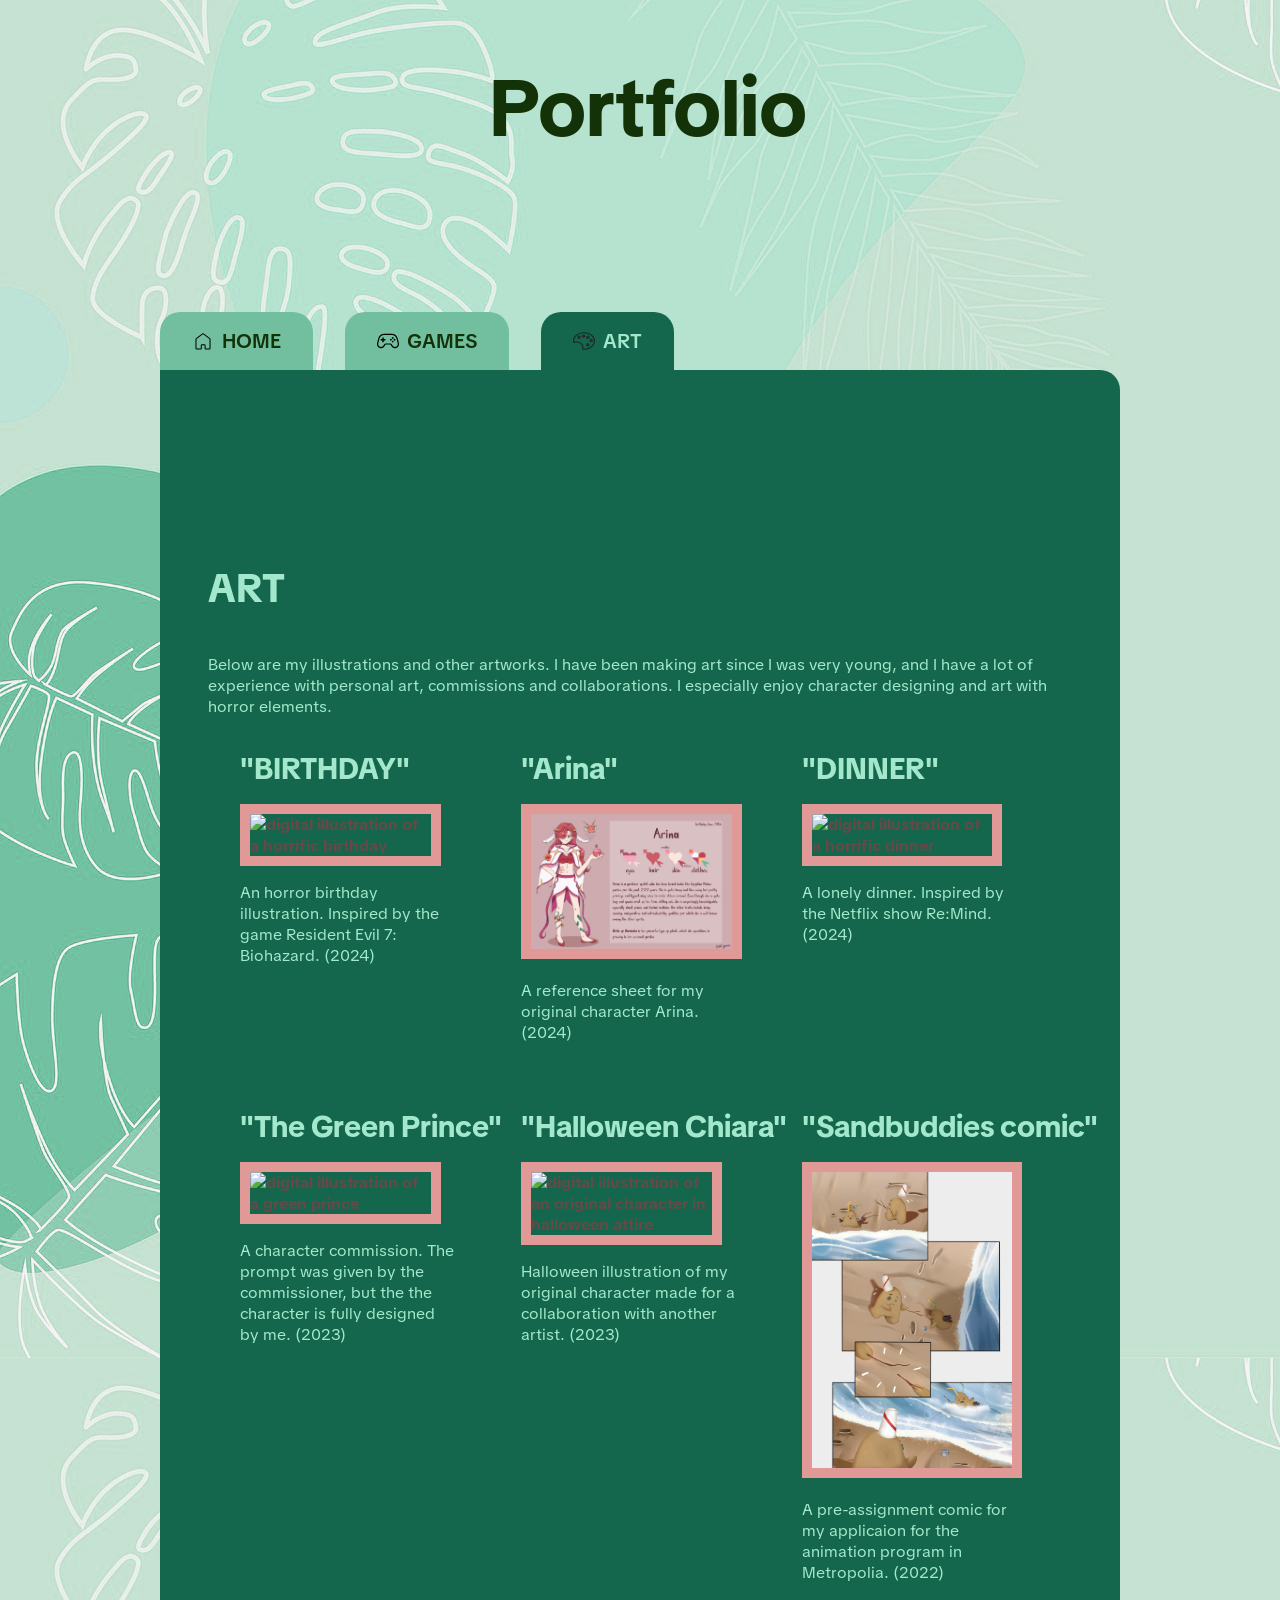
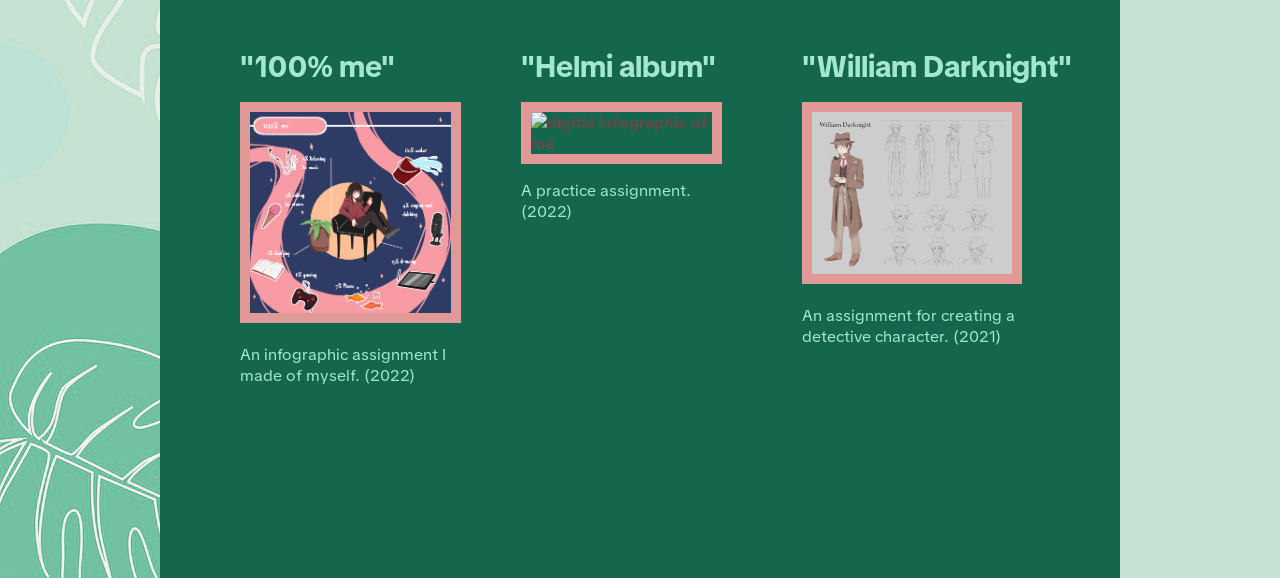
==== art.html @ b71f0961 "improved the portfolio appearence" ====
<!DOCTYPE html>
<html lang="en">
<head>
    <meta charset="UTF-8">
    <title>Portfolio</title>
    <link rel="icon" type="image/png" href="img/logobunny.png">
    <meta name="viewport" content="width=device-width, initial-scale=1">
    <link rel="stylesheet" href="style.css">
    <script defer src="script.js"></script>

    <link rel="preconnect" href="https://fonts.googleapis.com">
    <link rel="preconnect" href="https://fonts.gstatic.com" crossorigin>
    <link href="https://fonts.googleapis.com/css2?family=TikTok+Sans:opsz,wght@12..36,300..900&display=swap" rel="stylesheet">

</head>
<body>
<div class="container">
    <header>
        <h1>Portfolio</h1>
    </header>
    <nav>
        <ul>
            <li><a href="index.html"><img src="img/homeicon.svg">HOME</a></li>
            <li><a href="games.html"><img src="img/gameicon.svg">GAMES</a></li>
            <li><a class="active" href="art.html"><img src="img/articon.svg">ART</a></li>
        </ul>
    </nav>
    <main>
        <section>
            <div id="art">
                <h3>ART</h3>
            </div>
            <p class="titledescription">
                Below are my illustrations and other artworks. I have been making art since I  was very young, and I
                have a lot of experience with personal art, commissions and collaborations. I especially enjoy
                character designing and art with horror elements.
            </p>
            <article>
                <h4>"BIRTHDAY"</h4>
                <figure>
                    <img class="img2" src="img/birthday.png" alt="digital illustration of a horrific birthday">
                </figure>
                <p>An horror birthday illustration. Inspired by the game Resident Evil 7: Biohazard. (2024)</p>
            </article>
            <article>
                <h4>"Arina"</h4>
                <figure>
                    <img class="img2" src="img/arina.png" alt="digital reference sheet of an original character">
                </figure>
                <p>A reference sheet for my original character Arina. (2024)</p>
            </article>
            <article>
                <h4>"DINNER"</h4>
                <figure>
                    <img class="img2" src="img/dinner.png" alt="digital illustration of a horrific dinner">
                </figure>
                <p>A lonely dinner. Inspired by the Netflix show Re:Mind. (2024)</p>
            </article>
            <article>
                <h4>"The Green Prince"</h4>
                <figure>
                    <img class="img2" src="img/prince.png" alt="digital illustration of a green prince">
                </figure>
                <p>A character commission. The prompt was given by the commissioner, but the the character is
                    fully designed by me. (2023)</p>
            </article>
            <article>
                <h4>"Halloween Chiara"</h4>
                <figure>
                    <img class="img2" src="img/halloween.png" alt="digital illustration of an original character in halloween attire">
                </figure>
                <p>Halloween illustration of my original character made for a collaboration with another artist. (2023)</p>
            </article>
            <article>
                <h4>"Sandbuddies comic"</h4>
                <figure>
                    <img class="img2" src="img/comic.jpg" alt="digital infographic of me">
                </figure>
                <p>A pre-assignment comic for my applicaion for the animation program in Metropolia. (2022)</p>
            </article>
            <article>
                <h4>"100% me"</h4>
                <figure>
                    <img class="img2" src="img/infographic.png" alt="digital infographic of me">
                </figure>
                <p>An infographic assignment I made of myself. (2022)</p>
            </article>
            <article>
                <h4>"Helmi album"</h4>
                <figure>
                    <img class="img2" src="img/band.jpg" alt="digital infographic of me">
                </figure>
                <p>A practice assignment. (2022)</p>
            </article>
            <article>
                <h4>"William Darknight"</h4>
                <figure>
                    <img class="img2" src="img/detective.jpg" alt="digital infographic of me">
                </figure>
                <p>An assignment for creating a detective character. (2021)</p>
            </article>
        </section>
    </main>
</div>
</body>
</html>
---- style.css ----
:root {
    --lightpink: #e19997;
    --darkpink: #883431;
    --darkgreen: #143208;
    --lightgreen: #a3e8cc;
    --backgroundgreen: #14674c;
}

.container {
    margin: auto;
}

html {
    font-family: 'TikTok Sans', sans-serif;
    color: var(--lightgreen);
    scroll-behavior: smooth;
}

p{
    margin: auto;
}

.titledescription{
    width: 100%;
}

body {
    margin: 0;
    background-image: url("../img/bg.jpg");
}

header {
    display: flex;
    flex-direction: row;
    justify-content: center;
    align-items: center;
    padding: 2.5rem 0;
    margin-bottom: 5rem;
}

h1{
    position: static;
    transform: none;
    margin: 0 0 2rem 0;
    font-size: 5rem;
    color: var(--darkgreen);
}

nav ul {
    display: flex;
    gap: 2rem;
    list-style: none;
    margin: 0;
    padding: 0;
}

nav li {
    width: auto;
}

nav a {
    display: flex;
    align-items: center;
    justify-content: center;
    gap: 0.5rem;
    background-color: #72bfa0;
    color: var(--darkgreen);
    text-decoration: none;
    font-weight: 600;
    padding: 1rem 2rem;
    border-radius: 20px 20px 0 0;
}

nav img {
    width: 22px;
    height: 22px;
    margin: 0;
    display: block;
}

nav a:not(.active):hover {
    background-color: #50b78d;
}

nav a.active {
    background-color: var(--backgroundgreen);
    color: var(--lightgreen);
}

li a {
    color: var(--darkgreen);
    font-size: 20px;
    text-decoration: none;
}

.button {
    margin-top: 2rem;
    margin-right: 1rem;
    display: inline-block;
    padding: 0.7rem 1.5rem;
    background-color: var(--lightpink);
    color: var(--darkpink);
    font-weight: bold;
    border-radius: 8px;
    text-decoration: none;
    transition: transform 0.2s ease;
}

.button:hover {
    transform: scale(1.1);
    cursor: pointer;
}

main {
    background-color: var(--backgroundgreen);
    border-top-right-radius: 20px;
}

section{
    display: flex;
    flex-wrap: wrap;
    margin: auto;
    width: 90%;
}

section:not(.lastcolumn, .firstcolumn){
    padding-bottom: 10rem;
}

h2 {
    color: var(--lightgreen);
    font-size: 55px;
    text-align: center;
    padding-top: 25rem;
}

.firstcolumn{
    text-align: center;
}

h3{
    margin-top: 12rem;
    font-size: 40px;
}

article{
    padding: 2rem;
    box-sizing: border-box;
}

h4{
    font-size: 30px;
    margin: 0;
    margin-bottom: 1rem;
    white-space: nowrap;
}

figure {
    margin: 0 1rem 0 0;
    color: #644949;
    font-weight: bold;
}

img {
    width: 100%;
    margin-bottom: 1rem;
}

.imgflower{
    width: 100px;
}

.gifanimation{
    width: 80%;
    margin-top: 12.5rem;
    margin-left: 5rem;
}

.img2{
    border: 10px var(--lightpink) solid;
    transition: transform 0.2s ease;
}

.img2:hover {
    transform: scale(1.1);
    cursor: pointer;
}

.imgprofile{
    margin-top: 1rem;
    margin-bottom: 1rem;
    margin-left: 2rem;
    width: 150px;
    height: 150px;
    border-radius: 50%;
    object-fit: cover;
    border: 7px var(--darkpink) solid;
}

.imggamelink{
    margin-top: 10px;
    width: 150px;
    transition: transform 0.2s ease;
}

.imggamelink:hover {
    transform: scale(1.1);
    cursor: pointer;
}

h5{
    white-space: nowrap;
    font-size: 35px;
    padding-top: 1.75rem;
    margin-left: -1rem;
    color: var(--darkpink);
}

.iconlinks {
    display: flex;
    align-items: center;
    gap: 3rem;
}

.imgicon{
    width: 50px;
    padding-top: 3rem;
}

#lightbox {
    position: fixed;
    z-index: 10;
    top: 0;
    width: 100%;
    height: 100%;
    background-color: rgba(0,0,0,.6);
    display: none;
}

#lightbox.active {
    display: flex;
    justify-content: center;
    align-items: center;
}

#lightbox img {
    width: auto;
    height: auto;
    max-width: 80%;
    max-height: 80%;
    object-fit: contain;
}


@media screen and (min-width: 769px){
    .container {
        width: 75%;
    }
    header{
        width: 100%;
    }
    h1 {
        padding: 1rem 3rem 0 4rem;
    }
    article{
        width: calc(32.5%);
    }
    nav{
        flex-wrap: nowrap;
    }
    .firstcolumn{
        display: flex;
    }
    .firstcolumn div{
        width: 50%;
    }
    .lastcolumn{
        margin-top: 10rem;
        background-color: var(--lightpink);
        width: 100%;
    }
    .lastcolumn div{
        width: 25%;
        align-items: center;
    }
}
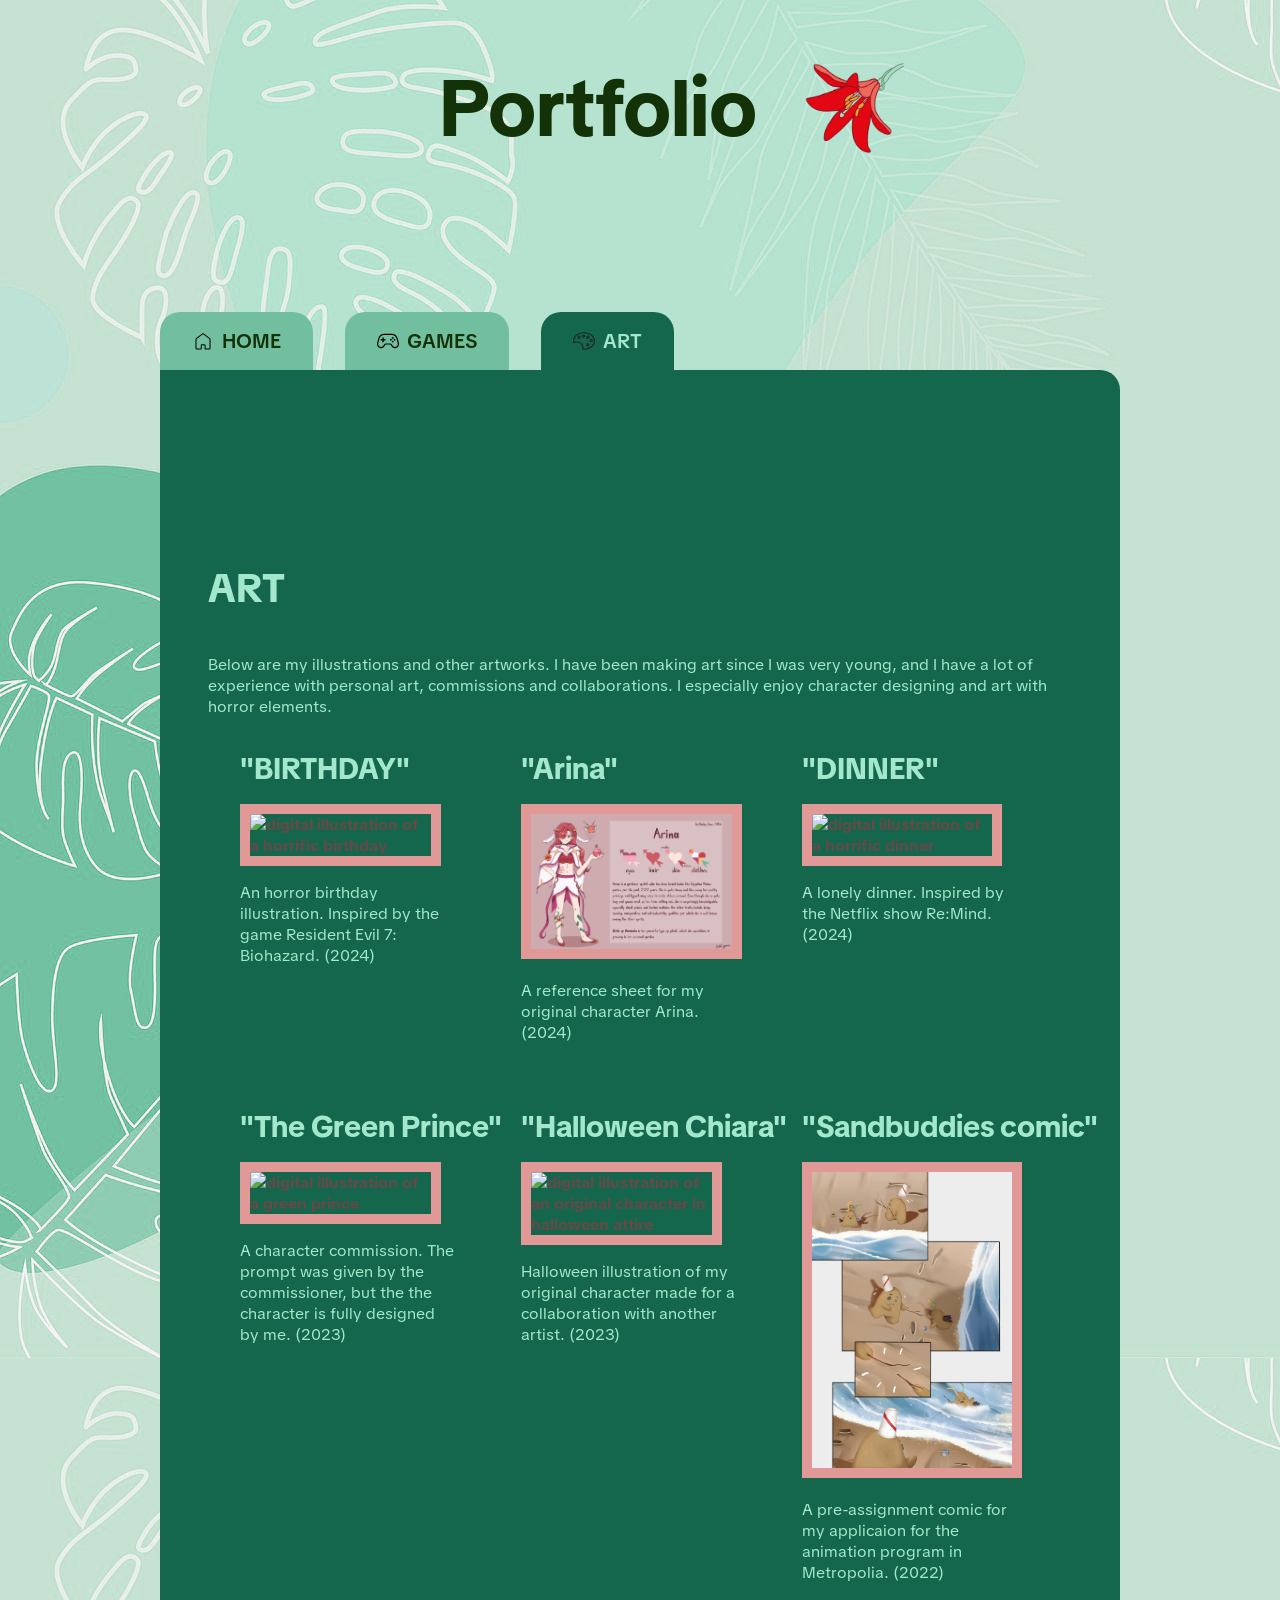
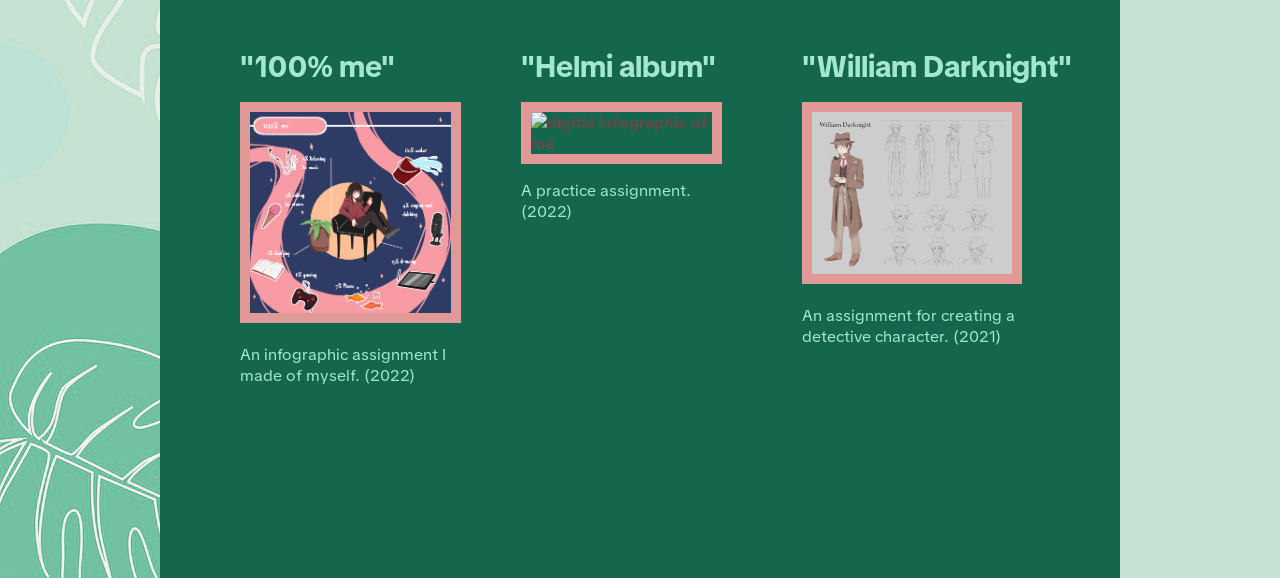
==== commit 28ce5a87: "added an image" ====
--- a/art.html
+++ b/art.html
@@ -17,6 +17,7 @@
 <div class="container">
     <header>
         <h1>Portfolio</h1>
+        <img class="imgflower" src="img/logoflower.png" alt="red flower logo">
     </header>
     <nav>
         <ul>
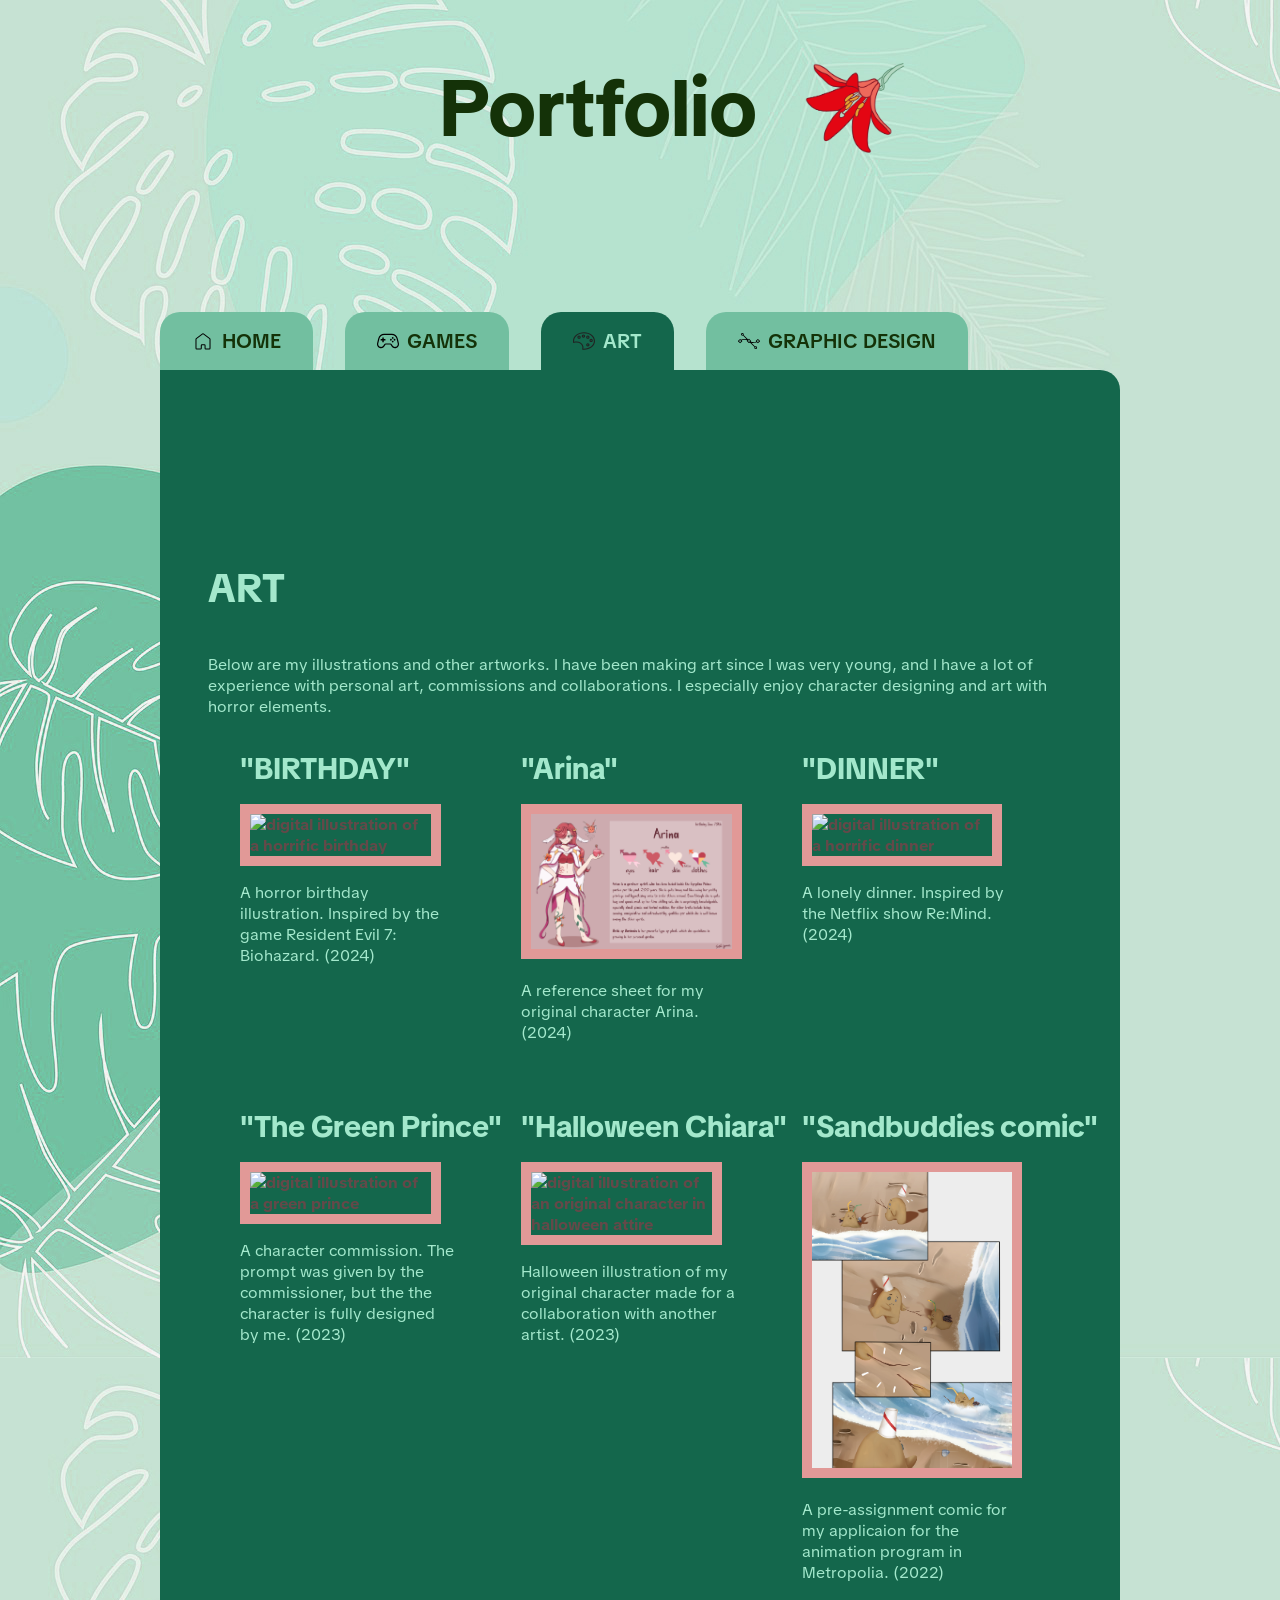
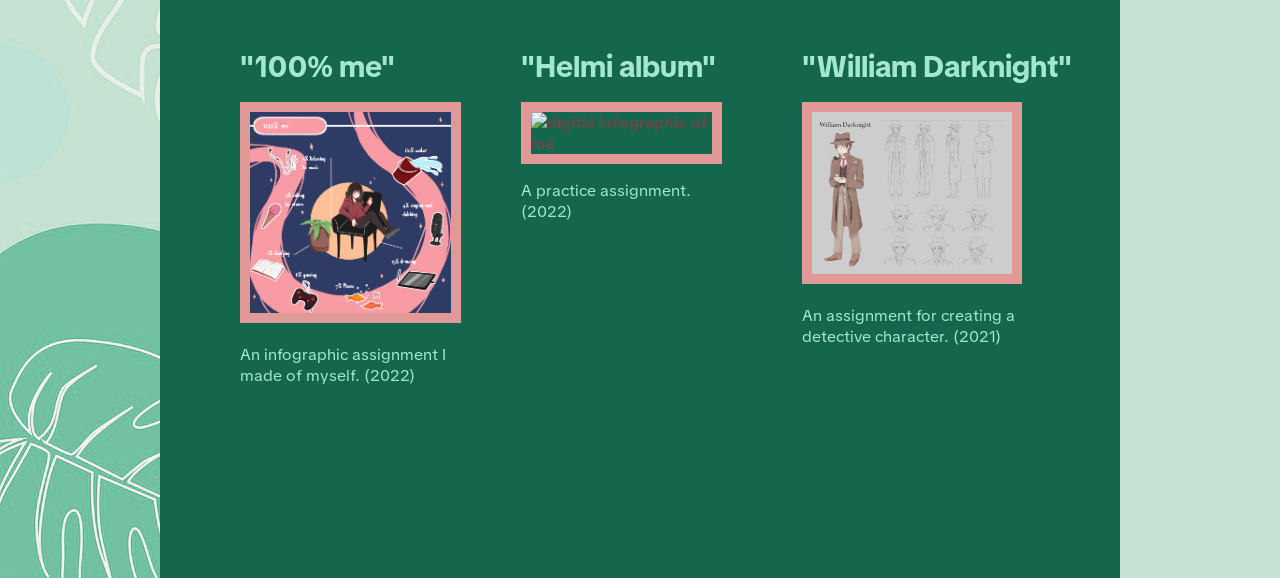
==== commit 349763fd: "added a graphic design tab" ====
--- a/art.html
+++ b/art.html
@@ -21,9 +21,10 @@
     </header>
     <nav>
         <ul>
-            <li><a href="index.html"><img src="img/homeicon.svg">HOME</a></li>
-            <li><a href="games.html"><img src="img/gameicon.svg">GAMES</a></li>
-            <li><a class="active" href="art.html"><img src="img/articon.svg">ART</a></li>
+            <li><a href="index.html"><img src="img/icon_home.svg">HOME</a></li>
+            <li><a href="games.html"><img src="img/icon_game.svg">GAMES</a></li>
+            <li><a class="active" href="art.html"><img src="img/icon_art.svg">ART</a></li>
+            <li><a href="graphic.html"><img src="img/icon_graphic.svg">GRAPHIC DESIGN</a></li>
         </ul>
     </nav>
     <main>
@@ -41,7 +42,7 @@
                 <figure>
                     <img class="img2" src="img/birthday.png" alt="digital illustration of a horrific birthday">
                 </figure>
-                <p>An horror birthday illustration. Inspired by the game Resident Evil 7: Biohazard. (2024)</p>
+                <p>A horror birthday illustration. Inspired by the game Resident Evil 7: Biohazard. (2024)</p>
             </article>
             <article>
                 <h4>"Arina"</h4>
